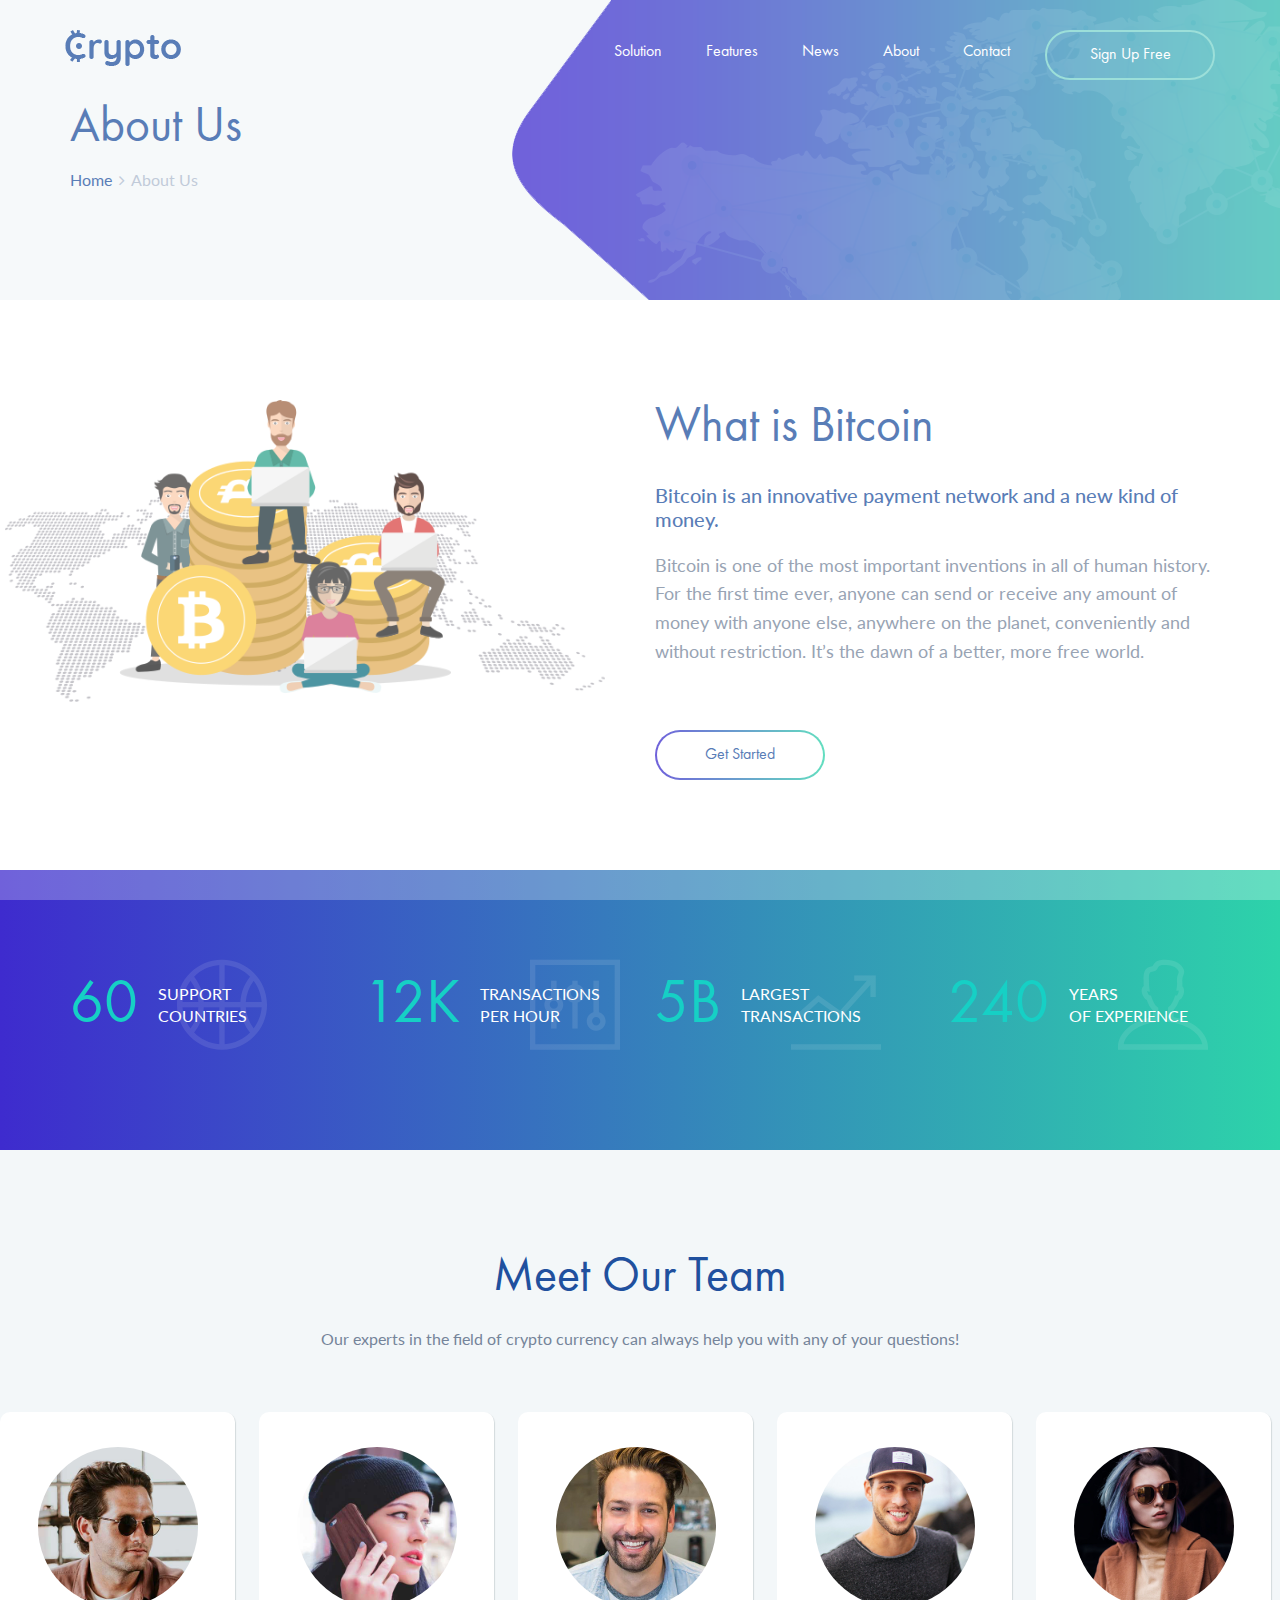
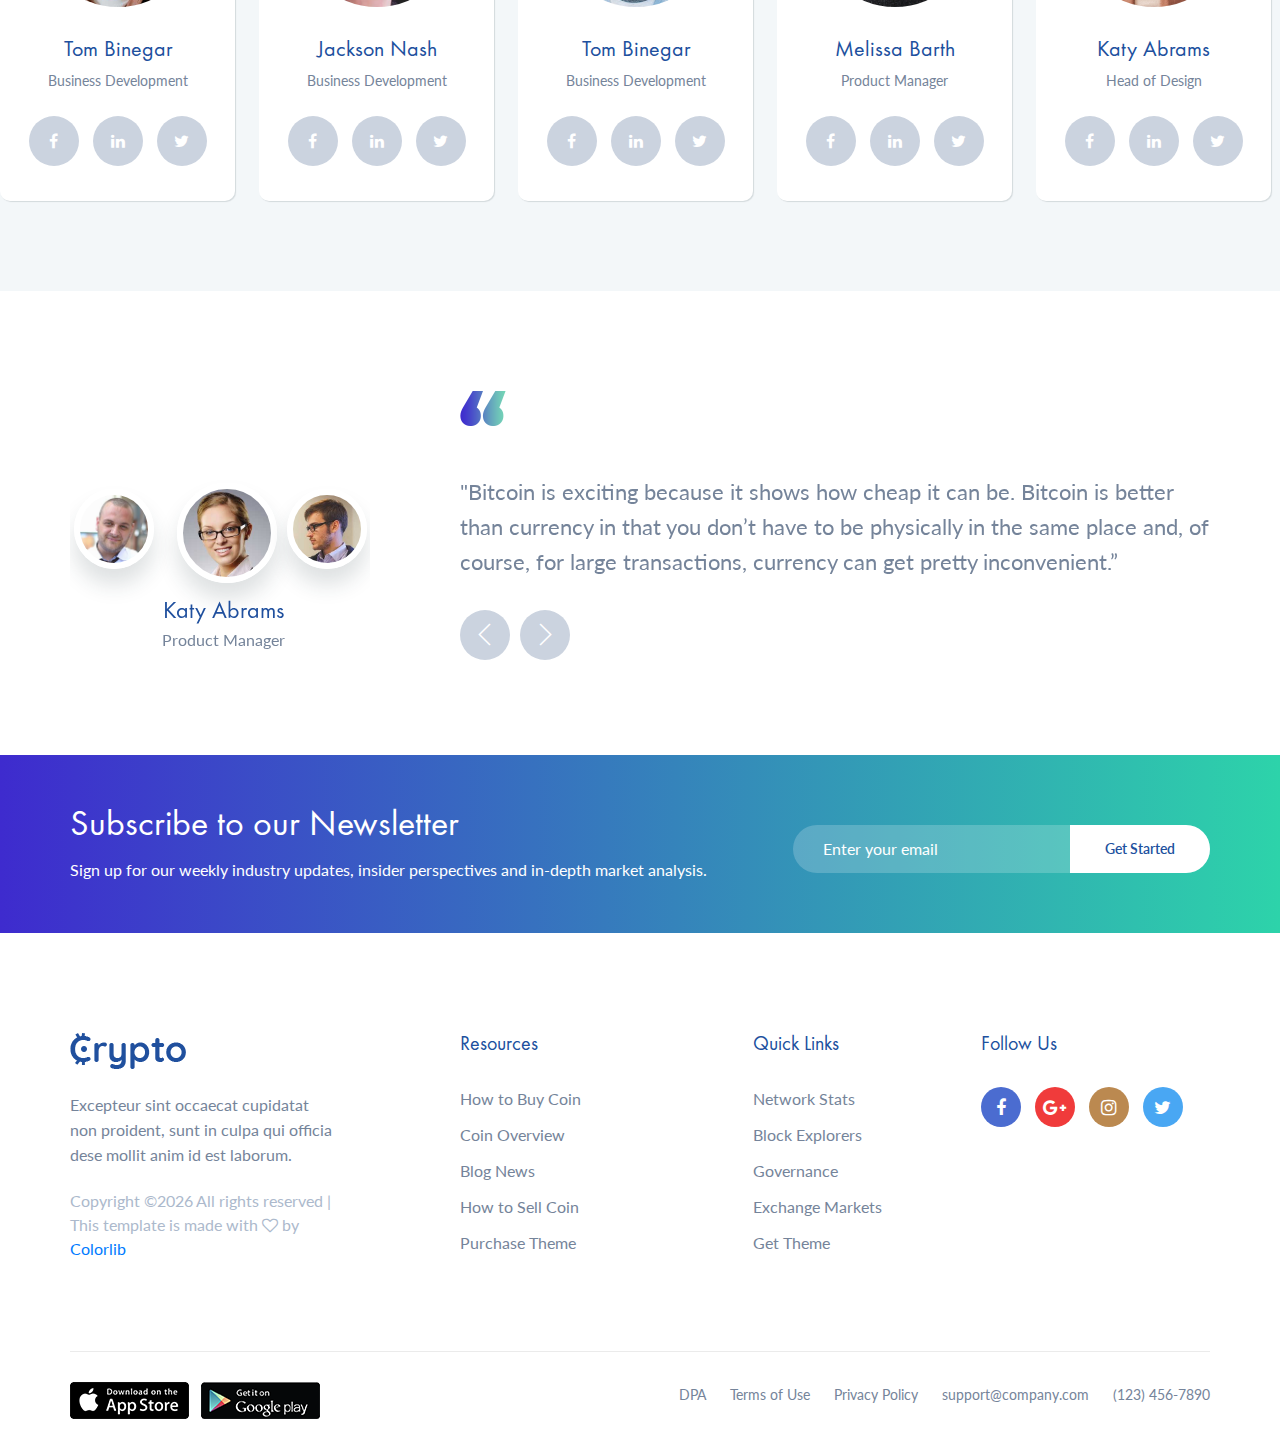
==== about.html @ 84d3439e "first commit" ====
<!DOCTYPE html>
<html lang="en">
<head>
	<title>Cryptocurrency - Landing Page Template</title>
	<meta charset="UTF-8">
	<meta name="description" content="Cryptocurrency Landing Page Template">
	<meta name="keywords" content="cryptocurrency, unica, creative, html">
	<meta name="viewport" content="width=device-width, initial-scale=1.0">
	<!-- Favicon -->
	<link href="img/favicon.ico" rel="shortcut icon"/>

	<!-- Google Fonts -->
	<link href="https://fonts.googleapis.com/css?family=Lato" rel="stylesheet">

	<!-- Stylesheets -->
	<link rel="stylesheet" href="css/bootstrap.min.css"/>
	<link rel="stylesheet" href="css/font-awesome.min.css"/>
	<link rel="stylesheet" href="css/themify-icons.css"/>
	<link rel="stylesheet" href="css/owl.carousel.css"/>
	<link rel="stylesheet" href="css/style.css"/>


	<!--[if lt IE 9]>
	  <script src="https://oss.maxcdn.com/html5shiv/3.7.2/html5shiv.min.js"></script>
	  <script src="https://oss.maxcdn.com/respond/1.4.2/respond.min.js"></script>
	<![endif]-->

</head>
<body>
	<!-- Page Preloder -->
	<div id="preloder">
		<div class="loader"></div>
	</div>

	<!-- Header section -->
	<header class="header-section clearfix">
		<div class="container-fluid">
			<a href="index.html" class="site-logo">
				<img src="img/logo.png" alt="">
			</a>
			<div class="responsive-bar"><i class="fa fa-bars"></i></div>
			<a href="" class="user"><i class="fa fa-user"></i></a>
			<a href="" class="site-btn">Sign Up Free</a>
			<nav class="main-menu">
				<ul class="menu-list">
					<li><a href="">Solution</a></li>
					<li><a href="">Features</a></li>
					<li><a href="">News</a></li>
					<li><a href="">About</a></li>
					<li><a href="">Contact</a></li>
				</ul>
			</nav>
		</div>
	</header>
	<!-- Header section end -->


	<!-- Page info section -->
	<section class="page-info-section">
		<div class="container">
			<h2>About Us</h2>
			<div class="site-beradcamb">
				<a href="">Home</a>
				<span><i class="fa fa-angle-right"></i> About Us</span>
			</div>
		</div>
	</section>
	<!-- Page info end -->


	<!-- About section -->
	<section class="about-section spad">
		<div class="container">
			<div class="row">
				<div class="col-lg-6 offset-lg-6 about-text">
					<h2>What is Bitcoin</h2>
					<h5>Bitcoin is an innovative payment network and a new kind of money.</h5>
					<p>Bitcoin is one of the most important inventions in all of human history. For the first time ever, anyone can send or receive any amount of money with anyone else, anywhere on the planet, conveniently and without restriction. It’s the dawn of a better, more free world.</p>
					<a href="" class="site-btn sb-gradients sbg-line mt-5">Get Started</a>
				</div>
			</div>
			<div class="about-img">
				<img src="img/about-img.png" alt="">
			</div>
		</div>
	</section>
	<!-- About section end -->


	<!-- Fact section -->
	<section class="fact-section gradient-bg">
		<div class="container">
			<div class="row">
				<div class="col-sm-6 col-md-6 col-lg-3">
					<div class="fact">
						<h2>60</h2>
						<p>Support <br> Countries</p>
						<i class="ti-basketball"></i>
					</div>
				</div>
				<div class="col-sm-6 col-md-6 col-lg-3">
					<div class="fact">
						<h2>12K</h2>
						<p>Transactions  <br> per hour</p>
						<i class="ti-panel"></i>
					</div>
				</div>
				<div class="col-sm-6 col-md-6 col-lg-3">
					<div class="fact">
						<h2>5B</h2>
						<p>Largest <br> Transactions</p>
						<i class="ti-stats-up"></i>
					</div>
				</div>
				<div class="col-sm-6 col-md-6 col-lg-3">
					<div class="fact">
						<h2>240</h2>
						<p>Years <br> of Experience</p>
						<i class="ti-user"></i>
					</div>
				</div>
			</div>
		</div>
	</section>
	<!-- Fact section end -->


	<!-- Team section -->
	<section class="team-section spad">
		<div class="container">
			<div class="section-title text-center">
				<h2>Meet Our Team</h2>
				<p>Our experts in the field of crypto currency can always help you with any of your questions!</p>
			</div>
		</div>
		<div class="team-members clearfix">
			<!-- Team member -->
			<div class="member">
				<div class="member-text">
					<div class="member-img set-bg" data-setbg="img/member/1.jpg"></div>
					<h2>Tom Binegar</h2>
					<span>Business Development</span>
				</div>
				<div class="member-social">
					<a href=""><i class="fa fa-facebook"></i></a>
					<a href=""><i class="fa fa-linkedin"></i></a>
					<a href=""><i class="fa fa-twitter"></i></a>
				</div>
				<div class="member-info">
					<div class="member-img mf set-bg" data-setbg="img/member/1.jpg"></div>
					<div class="member-meta">
						<h2>Tom Binegar</h2>
						<span>Marketing Director</span>
					</div>
					<p>Jackson Nash is a full-time faculty member of the Marketing and Behavioural Science Division at the Sauder School of Business at UBC. He leads the Entrepreneurship Group, in the undergraduate and graduate programs, teaching actively in both of these.</p>
				</div>
			</div>
			<!-- Team member -->
			<div class="member">
				<div class="member-text">
					<div class="member-img set-bg" data-setbg="img/member/2.jpg"></div>
					<h2>Jackson Nash</h2>
					<span>Business Development</span>
				</div>
				<div class="member-social">
					<a href=""><i class="fa fa-facebook"></i></a>
					<a href=""><i class="fa fa-linkedin"></i></a>
					<a href=""><i class="fa fa-twitter"></i></a>
				</div>
				<div class="member-info">
					<div class="member-img mf set-bg" data-setbg="img/member/2.jpg"></div>
					<div class="member-meta">
						<h2>Jackson Nash</h2>
						<span>Marketing Director</span>
					</div>
					<p>Jackson Nash is a full-time faculty member of the Marketing and Behavioural Science Division at the Sauder School of Business at UBC. He leads the Entrepreneurship Group, in the undergraduate and graduate programs, teaching actively in both of these.</p>
				</div>
			</div>
			<!-- Team member -->
			<div class="member">
				<div class="member-text">
					<div class="member-img set-bg" data-setbg="img/member/3.jpg"></div>
					<h2>Tom Binegar</h2>
					<span>Business Development</span>
				</div>
				<div class="member-social">
					<a href=""><i class="fa fa-facebook"></i></a>
					<a href=""><i class="fa fa-linkedin"></i></a>
					<a href=""><i class="fa fa-twitter"></i></a>
				</div>
				<div class="member-info">
					<div class="member-img mf set-bg" data-setbg="img/member/3.jpg"></div>
					<div class="member-meta">
						<h2>Aaron Ballance</h2>
						<span>Ceo Bitcoin</span>
					</div>
					<p>Jackson Nash is a full-time faculty member of the Marketing and Behavioural Science Division at the Sauder School of Business at UBC. He leads the Entrepreneurship Group, in the undergraduate and graduate programs, teaching actively in both of these.</p>
				</div>
			</div>
			<!-- Team member -->
			<div class="member">
				<div class="member-text">
					<div class="member-img set-bg" data-setbg="img/member/4.jpg"></div>
					<h2>Melissa Barth</h2>
					<span>Product Manager</span>
				</div>
				<div class="member-social">
					<a href=""><i class="fa fa-facebook"></i></a>
					<a href=""><i class="fa fa-linkedin"></i></a>
					<a href=""><i class="fa fa-twitter"></i></a>
				</div>
				<div class="member-info">
					<div class="member-img mf set-bg" data-setbg="img/member/4.jpg"></div>
					<div class="member-meta">
						<h2>Melissa Barth</h2>
						<span>Product Manager</span>
					</div>
					<p>Jackson Nash is a full-time faculty member of the Marketing and Behavioural Science Division at the Sauder School of Business at UBC. He leads the Entrepreneurship Group, in the undergraduate and graduate programs, teaching actively in both of these.</p>
				</div>
			</div>
			<!-- Team member -->
			<div class="member">
				<div class="member-text">
					<div class="member-img set-bg" data-setbg="img/member/5.jpg"></div>
					<h2>Katy Abrams</h2>
					<span>Head of Design</span>
				</div>
				<div class="member-social">
					<a href=""><i class="fa fa-facebook"></i></a>
					<a href=""><i class="fa fa-linkedin"></i></a>
					<a href=""><i class="fa fa-twitter"></i></a>
				</div>
				<div class="member-info">
					<div class="member-img mf set-bg" data-setbg="img/member/5.jpg"></div>
					<div class="member-meta">
						<h2>Katy Abrams</h2>
						<span>Head of Design</span>
					</div>
					<p>Jackson Nash is a full-time faculty member of the Marketing and Behavioural Science Division at the Sauder School of Business at UBC. He leads the Entrepreneurship Group, in the undergraduate and graduate programs, teaching actively in both of these.</p>
				</div>
			</div>
		</div>
	</section>
	<!-- Team section -->


	<!-- Review section -->
	<section class="review-section spad">
		<div class="container">
			<div class="row">
				<div class="col-lg-8 push-8">
					<img src="img/quote.png" alt="" class="quote mb-5">
					<div class="review-text-slider owl-carousel">
						<div class="review-text">
							<p>"Bitcoin is exciting because it shows how cheap it can be. Bitcoin is better than currency in that you don’t have to be physically in the same place and, of course, for large transactions, currency can get pretty inconvenient.”</p>
						</div>
						<div class="review-text">
							<p>"Bitcoin is exciting because it shows how cheap it can be. Bitcoin is better than currency in that you don’t have to be physically in the same place and, of course, for large transactions, currency can get pretty inconvenient.”</p>
						</div>
						<div class="review-text">
							<p>"Bitcoin is exciting because it shows how cheap it can be. Bitcoin is better than currency in that you don’t have to be physically in the same place and, of course, for large transactions, currency can get pretty inconvenient.”</p>
						</div>
					</div>
				</div>
				<div class="col-lg-4 pr-0 pull-3">
					<div class="review-meta-slider owl-carousel pt-5">
						<div class="author-meta">
							<div class="author-avatar set-bg" data-setbg="img/review/1.jpg"></div>
							<div class="author-name">
								<h4>Aaron Ballance</h4>
								<p>Ceo Bitcoin</p>
							</div>
						</div>
						<div class="author-meta">
							<div class="author-avatar set-bg" data-setbg="img/review/2.jpg"></div>
							<div class="author-name">
								<h4>Jackson Nash</h4>
								<p>Head of Design</p>
							</div>
						</div>
						<div class="author-meta">
							<div class="author-avatar set-bg" data-setbg="img/review/3.jpg"></div>
							<div class="author-name">
								<h4>Katy Abrams</h4>
								<p>Product Manager</p>
							</div>
						</div>
					</div>
				</div>
			</div>
		</div>
	</section>
	<!-- Review section end -->


	<!-- Newsletter section -->
	<section class="newsletter-section gradient-bg">
		<div class="container text-white">
			<div class="row">
				<div class="col-lg-7 newsletter-text">
					<h2>Subscribe to our Newsletter</h2>
					<p>Sign up for our weekly industry updates, insider perspectives and in-depth market analysis.</p>
				</div>
				<div class="col-lg-5 col-md-8 offset-lg-0 offset-md-2">
					<form class="newsletter-form">
						<input type="text" placeholder="Enter your email">
						<button>Get Started</button>
					</form>
				</div>
			</div>
		</div>
	</section>
	<!-- Newsletter section end -->


	<!-- Footer section -->
	<footer class="footer-section">
		<div class="container">
			<div class="row spad">
				<div class="col-md-6 col-lg-3 footer-widget">
					<img src="img/logo.png" class="mb-4" alt="">
					<p>Excepteur sint occaecat cupidatat non proident, sunt in culpa qui officia dese mollit anim id est laborum.</p>
					<span><!-- Link back to Colorlib can't be removed. Template is licensed under CC BY 3.0. -->
Copyright &copy;<script>document.write(new Date().getFullYear());</script> All rights reserved | This template is made with <i class="fa fa-heart-o" aria-hidden="true"></i> by <a href="https://colorlib.com" target="_blank">Colorlib</a>
<!-- Link back to Colorlib can't be removed. Template is licensed under CC BY 3.0. --></span>
				</div>
				<div class="col-md-6 col-lg-2 offset-lg-1 footer-widget">
					<h5 class="widget-title">Resources</h5>
					<ul>
						<li><a href="#">How to Buy Coin</a></li>
						<li><a href="#">Coin Overview</a></li>
						<li><a href="#">Blog News</a></li>
						<li><a href="#">How to Sell Coin</a></li>
						<li><a href="#">Purchase Theme</a></li>
					</ul>
				</div>
				<div class="col-md-6 col-lg-2 offset-lg-1 footer-widget">
					<h5 class="widget-title">Quick Links</h5>
					<ul>
						<li><a href="#">Network Stats</a></li>
						<li><a href="#">Block Explorers</a></li>
						<li><a href="#">Governance</a></li>
						<li><a href="#">Exchange Markets</a></li>
						<li><a href="#">Get Theme</a></li>
					</ul>
				</div>
				<div class="col-md-6 col-lg-3 footer-widget pl-lg-5 pl-3">
					<h5 class="widget-title">Follow Us</h5>
					<div class="social">
						<a href="" class="facebook"><i class="fa fa-facebook"></i></a>
						<a href="" class="google"><i class="fa fa-google-plus"></i></a>
						<a href="" class="instagram"><i class="fa fa-instagram"></i></a>
						<a href="" class="twitter"><i class="fa fa-twitter"></i></a>
					</div>
				</div>
			</div>
			<div class="footer-bottom">
				<div class="row">
					<div class="col-lg-4 store-links text-center text-lg-left pb-3 pb-lg-0">
						<a href=""><img src="img/appstore.png" alt="" class="mr-2"></a>
						<a href=""><img src="img/playstore.png" alt=""></a>
					</div>
					<div class="col-lg-8 text-center text-lg-right">
						<ul class="footer-nav">
							<li><a href="">DPA</a></li>
							<li><a href="">Terms of Use</a></li>
							<li><a href="">Privacy Policy </a></li>
							<li><a href="">support@company.com</a></li>
							<li><a href="">(123) 456-7890</a></li>
						</ul>
					</div>
				</div>
			</div>
		</div>
	</footer>


	<!--====== Javascripts & Jquery ======-->
	<script src="js/jquery-3.2.1.min.js"></script>
	<script src="js/owl.carousel.min.js"></script>
	<script src="js/main.js"></script>
</body>
</html>
---- css/themify-icons.css ----
@font-face {
	font-family: 'themify';
	src:url('../icon-fonts/themify.eot?-fvbane');
	src:url('../icon-fonts/themify.eot?#iefix-fvbane') format('embedded-opentype'),
		url('../icon-fonts/themify.woff?-fvbane') format('woff'),
		url('../icon-fonts/themify.ttf?-fvbane') format('truetype'),
		url('../icon-fonts/themify.svg?-fvbane#themify') format('svg');
	font-weight: normal;
	font-style: normal;
}

[class^="ti-"], [class*=" ti-"] {
	font-family: 'themify';
	speak: none;
	font-style: normal;
	font-weight: normal;
	font-variant: normal;
	text-transform: none;
	line-height: 1;

	/* Better Font Rendering =========== */
	-webkit-font-smoothing: antialiased;
	-moz-osx-font-smoothing: grayscale;
}

.ti-wand:before {
	content: "\e600";
}
.ti-volume:before {
	content: "\e601";
}
.ti-user:before {
	content: "\e602";
}
.ti-unlock:before {
	content: "\e603";
}
.ti-unlink:before {
	content: "\e604";
}
.ti-trash:before {
	content: "\e605";
}
.ti-thought:before {
	content: "\e606";
}
.ti-target:before {
	content: "\e607";
}
.ti-tag:before {
	content: "\e608";
}
.ti-tablet:before {
	content: "\e609";
}
.ti-star:before {
	content: "\e60a";
}
.ti-spray:before {
	content: "\e60b";
}
.ti-signal:before {
	content: "\e60c";
}
.ti-shopping-cart:before {
	content: "\e60d";
}
.ti-shopping-cart-full:before {
	content: "\e60e";
}
.ti-settings:before {
	content: "\e60f";
}
.ti-search:before {
	content: "\e610";
}
.ti-zoom-in:before {
	content: "\e611";
}
.ti-zoom-out:before {
	content: "\e612";
}
.ti-cut:before {
	content: "\e613";
}
.ti-ruler:before {
	content: "\e614";
}
.ti-ruler-pencil:before {
	content: "\e615";
}
.ti-ruler-alt:before {
	content: "\e616";
}
.ti-bookmark:before {
	content: "\e617";
}
.ti-bookmark-alt:before {
	content: "\e618";
}
.ti-reload:before {
	content: "\e619";
}
.ti-plus:before {
	content: "\e61a";
}
.ti-pin:before {
	content: "\e61b";
}
.ti-pencil:before {
	content: "\e61c";
}
.ti-pencil-alt:before {
	content: "\e61d";
}
.ti-paint-roller:before {
	content: "\e61e";
}
.ti-paint-bucket:before {
	content: "\e61f";
}
.ti-na:before {
	content: "\e620";
}
.ti-mobile:before {
	content: "\e621";
}
.ti-minus:before {
	content: "\e622";
}
.ti-medall:before {
	content: "\e623";
}
.ti-medall-alt:before {
	content: "\e624";
}
.ti-marker:before {
	content: "\e625";
}
.ti-marker-alt:before {
	content: "\e626";
}
.ti-arrow-up:before {
	content: "\e627";
}
.ti-arrow-right:before {
	content: "\e628";
}
.ti-arrow-left:before {
	content: "\e629";
}
.ti-arrow-down:before {
	content: "\e62a";
}
.ti-lock:before {
	content: "\e62b";
}
.ti-location-arrow:before {
	content: "\e62c";
}
.ti-link:before {
	content: "\e62d";
}
.ti-layout:before {
	content: "\e62e";
}
.ti-layers:before {
	content: "\e62f";
}
.ti-layers-alt:before {
	content: "\e630";
}
.ti-key:before {
	content: "\e631";
}
.ti-import:before {
	content: "\e632";
}
.ti-image:before {
	content: "\e633";
}
.ti-heart:before {
	content: "\e634";
}
.ti-heart-broken:before {
	content: "\e635";
}
.ti-hand-stop:before {
	content: "\e636";
}
.ti-hand-open:before {
	content: "\e637";
}
.ti-hand-drag:before {
	content: "\e638";
}
.ti-folder:before {
	content: "\e639";
}
.ti-flag:before {
	content: "\e63a";
}
.ti-flag-alt:before {
	content: "\e63b";
}
.ti-flag-alt-2:before {
	content: "\e63c";
}
.ti-eye:before {
	content: "\e63d";
}
.ti-export:before {
	content: "\e63e";
}
.ti-exchange-vertical:before {
	content: "\e63f";
}
.ti-desktop:before {
	content: "\e640";
}
.ti-cup:before {
	content: "\e641";
}
.ti-crown:before {
	content: "\e642";
}
.ti-comments:before {
	content: "\e643";
}
.ti-comment:before {
	content: "\e644";
}
.ti-comment-alt:before {
	content: "\e645";
}
.ti-close:before {
	content: "\e646";
}
.ti-clip:before {
	content: "\e647";
}
.ti-angle-up:before {
	content: "\e648";
}
.ti-angle-right:before {
	content: "\e649";
}
.ti-angle-left:before {
	content: "\e64a";
}
.ti-angle-down:before {
	content: "\e64b";
}
.ti-check:before {
	content: "\e64c";
}
.ti-check-box:before {
	content: "\e64d";
}
.ti-camera:before {
	content: "\e64e";
}
.ti-announcement:before {
	content: "\e64f";
}
.ti-brush:before {
	content: "\e650";
}
.ti-briefcase:before {
	content: "\e651";
}
.ti-bolt:before {
	content: "\e652";
}
.ti-bolt-alt:before {
	content: "\e653";
}
.ti-blackboard:before {
	content: "\e654";
}
.ti-bag:before {
	content: "\e655";
}
.ti-move:before {
	content: "\e656";
}
.ti-arrows-vertical:before {
	content: "\e657";
}
.ti-arrows-horizontal:before {
	content: "\e658";
}
.ti-fullscreen:before {
	content: "\e659";
}
.ti-arrow-top-right:before {
	content: "\e65a";
}
.ti-arrow-top-left:before {
	content: "\e65b";
}
.ti-arrow-circle-up:before {
	content: "\e65c";
}
.ti-arrow-circle-right:before {
	content: "\e65d";
}
.ti-arrow-circle-left:before {
	content: "\e65e";
}
.ti-arrow-circle-down:before {
	content: "\e65f";
}
.ti-angle-double-up:before {
	content: "\e660";
}
.ti-angle-double-right:before {
	content: "\e661";
}
.ti-angle-double-left:before {
	content: "\e662";
}
.ti-angle-double-down:before {
	content: "\e663";
}
.ti-zip:before {
	content: "\e664";
}
.ti-world:before {
	content: "\e665";
}
.ti-wheelchair:before {
	content: "\e666";
}
.ti-view-list:before {
	content: "\e667";
}
.ti-view-list-alt:before {
	content: "\e668";
}
.ti-view-grid:before {
	content: "\e669";
}
.ti-uppercase:before {
	content: "\e66a";
}
.ti-upload:before {
	content: "\e66b";
}
.ti-underline:before {
	content: "\e66c";
}
.ti-truck:before {
	content: "\e66d";
}
.ti-timer:before {
	content: "\e66e";
}
.ti-ticket:before {
	content: "\e66f";
}
.ti-thumb-up:before {
	content: "\e670";
}
.ti-thumb-down:before {
	content: "\e671";
}
.ti-text:before {
	content: "\e672";
}
.ti-stats-up:before {
	content: "\e673";
}
.ti-stats-down:before {
	content: "\e674";
}
.ti-split-v:before {
	content: "\e675";
}
.ti-split-h:before {
	content: "\e676";
}
.ti-smallcap:before {
	content: "\e677";
}
.ti-shine:before {
	content: "\e678";
}
.ti-shift-right:before {
	content: "\e679";
}
.ti-shift-left:before {
	content: "\e67a";
}
.ti-shield:before {
	content: "\e67b";
}
.ti-notepad:before {
	content: "\e67c";
}
.ti-server:before {
	content: "\e67d";
}
.ti-quote-right:before {
	content: "\e67e";
}
.ti-quote-left:before {
	content: "\e67f";
}
.ti-pulse:before {
	content: "\e680";
}
.ti-printer:before {
	content: "\e681";
}
.ti-power-off:before {
	content: "\e682";
}
.ti-plug:before {
	content: "\e683";
}
.ti-pie-chart:before {
	content: "\e684";
}
.ti-paragraph:before {
	content: "\e685";
}
.ti-panel:before {
	content: "\e686";
}
.ti-package:before {
	content: "\e687";
}
.ti-music:before {
	content: "\e688";
}
.ti-music-alt:before {
	content: "\e689";
}
.ti-mouse:before {
	content: "\e68a";
}
.ti-mouse-alt:before {
	content: "\e68b";
}
.ti-money:before {
	content: "\e68c";
}
.ti-microphone:before {
	content: "\e68d";
}
.ti-menu:before {
	content: "\e68e";
}
.ti-menu-alt:before {
	content: "\e68f";
}
.ti-map:before {
	content: "\e690";
}
.ti-map-alt:before {
	content: "\e691";
}
.ti-loop:before {
	content: "\e692";
}
.ti-location-pin:before {
	content: "\e693";
}
.ti-list:before {
	content: "\e694";
}
.ti-light-bulb:before {
	content: "\e695";
}
.ti-Italic:before {
	content: "\e696";
}
.ti-info:before {
	content: "\e697";
}
.ti-infinite:before {
	content: "\e698";
}
.ti-id-badge:before {
	content: "\e699";
}
.ti-hummer:before {
	content: "\e69a";
}
.ti-home:before {
	content: "\e69b";
}
.ti-help:before {
	content: "\e69c";
}
.ti-headphone:before {
	content: "\e69d";
}
.ti-harddrives:before {
	content: "\e69e";
}
.ti-harddrive:before {
	content: "\e69f";
}
.ti-gift:before {
	content: "\e6a0";
}
.ti-game:before {
	content: "\e6a1";
}
.ti-filter:before {
	content: "\e6a2";
}
.ti-files:before {
	content: "\e6a3";
}
.ti-file:before {
	content: "\e6a4";
}
.ti-eraser:before {
	content: "\e6a5";
}
.ti-envelope:before {
	content: "\e6a6";
}
.ti-download:before {
	content: "\e6a7";
}
.ti-direction:before {
	content: "\e6a8";
}
.ti-direction-alt:before {
	content: "\e6a9";
}
.ti-dashboard:before {
	content: "\e6aa";
}
.ti-control-stop:before {
	content: "\e6ab";
}
.ti-control-shuffle:before {
	content: "\e6ac";
}
.ti-control-play:before {
	content: "\e6ad";
}
.ti-control-pause:before {
	content: "\e6ae";
}
.ti-control-forward:before {
	content: "\e6af";
}
.ti-control-backward:before {
	content: "\e6b0";
}
.ti-cloud:before {
	content: "\e6b1";
}
.ti-cloud-up:before {
	content: "\e6b2";
}
.ti-cloud-down:before {
	content: "\e6b3";
}
.ti-clipboard:before {
	content: "\e6b4";
}
.ti-car:before {
	content: "\e6b5";
}
.ti-calendar:before {
	content: "\e6b6";
}
.ti-book:before {
	content: "\e6b7";
}
.ti-bell:before {
	content: "\e6b8";
}
.ti-basketball:before {
	content: "\e6b9";
}
.ti-bar-chart:before {
	content: "\e6ba";
}
.ti-bar-chart-alt:before {
	content: "\e6bb";
}
.ti-back-right:before {
	content: "\e6bc";
}
.ti-back-left:before {
	content: "\e6bd";
}
.ti-arrows-corner:before {
	content: "\e6be";
}
.ti-archive:before {
	content: "\e6bf";
}
.ti-anchor:before {
	content: "\e6c0";
}
.ti-align-right:before {
	content: "\e6c1";
}
.ti-align-left:before {
	content: "\e6c2";
}
.ti-align-justify:before {
	content: "\e6c3";
}
.ti-align-center:before {
	content: "\e6c4";
}
.ti-alert:before {
	content: "\e6c5";
}
.ti-alarm-clock:before {
	content: "\e6c6";
}
.ti-agenda:before {
	content: "\e6c7";
}
.ti-write:before {
	content: "\e6c8";
}
.ti-window:before {
	content: "\e6c9";
}
.ti-widgetized:before {
	content: "\e6ca";
}
.ti-widget:before {
	content: "\e6cb";
}
.ti-widget-alt:before {
	content: "\e6cc";
}
.ti-wallet:before {
	content: "\e6cd";
}
.ti-video-clapper:before {
	content: "\e6ce";
}
.ti-video-camera:before {
	content: "\e6cf";
}
.ti-vector:before {
	content: "\e6d0";
}
.ti-themify-logo:before {
	content: "\e6d1";
}
.ti-themify-favicon:before {
	content: "\e6d2";
}
.ti-themify-favicon-alt:before {
	content: "\e6d3";
}
.ti-support:before {
	content: "\e6d4";
}
.ti-stamp:before {
	content: "\e6d5";
}
.ti-split-v-alt:before {
	content: "\e6d6";
}
.ti-slice:before {
	content: "\e6d7";
}
.ti-shortcode:before {
	content: "\e6d8";
}
.ti-shift-right-alt:before {
	content: "\e6d9";
}
.ti-shift-left-alt:before {
	content: "\e6da";
}
.ti-ruler-alt-2:before {
	content: "\e6db";
}
.ti-receipt:before {
	content: "\e6dc";
}
.ti-pin2:before {
	content: "\e6dd";
}
.ti-pin-alt:before {
	content: "\e6de";
}
.ti-pencil-alt2:before {
	content: "\e6df";
}
.ti-palette:before {
	content: "\e6e0";
}
.ti-more:before {
	content: "\e6e1";
}
.ti-more-alt:before {
	content: "\e6e2";
}
.ti-microphone-alt:before {
	content: "\e6e3";
}
.ti-magnet:before {
	content: "\e6e4";
}
.ti-line-double:before {
	content: "\e6e5";
}
.ti-line-dotted:before {
	content: "\e6e6";
}
.ti-line-dashed:before {
	content: "\e6e7";
}
.ti-layout-width-full:before {
	content: "\e6e8";
}
.ti-layout-width-default:before {
	content: "\e6e9";
}
.ti-layout-width-default-alt:before {
	content: "\e6ea";
}
.ti-layout-tab:before {
	content: "\e6eb";
}
.ti-layout-tab-window:before {
	content: "\e6ec";
}
.ti-layout-tab-v:before {
	content: "\e6ed";
}
.ti-layout-tab-min:before {
	content: "\e6ee";
}
.ti-layout-slider:before {
	content: "\e6ef";
}
.ti-layout-slider-alt:before {
	content: "\e6f0";
}
.ti-layout-sidebar-right:before {
	content: "\e6f1";
}
.ti-layout-sidebar-none:before {
	content: "\e6f2";
}
.ti-layout-sidebar-left:before {
	content: "\e6f3";
}
.ti-layout-placeholder:before {
	content: "\e6f4";
}
.ti-layout-menu:before {
	content: "\e6f5";
}
.ti-layout-menu-v:before {
	content: "\e6f6";
}
.ti-layout-menu-separated:before {
	content: "\e6f7";
}
.ti-layout-menu-full:before {
	content: "\e6f8";
}
.ti-layout-media-right-alt:before {
	content: "\e6f9";
}
.ti-layout-media-right:before {
	content: "\e6fa";
}
.ti-layout-media-overlay:before {
	content: "\e6fb";
}
.ti-layout-media-overlay-alt:before {
	content: "\e6fc";
}
.ti-layout-media-overlay-alt-2:before {
	content: "\e6fd";
}
.ti-layout-media-left-alt:before {
	content: "\e6fe";
}
.ti-layout-media-left:before {
	content: "\e6ff";
}
.ti-layout-media-center-alt:before {
	content: "\e700";
}
.ti-layout-media-center:before {
	content: "\e701";
}
.ti-layout-list-thumb:before {
	content: "\e702";
}
.ti-layout-list-thumb-alt:before {
	content: "\e703";
}
.ti-layout-list-post:before {
	content: "\e704";
}
.ti-layout-list-large-image:before {
	content: "\e705";
}
.ti-layout-line-solid:before {
	content: "\e706";
}
.ti-layout-grid4:before {
	content: "\e707";
}
.ti-layout-grid3:before {
	content: "\e708";
}
.ti-layout-grid2:before {
	content: "\e709";
}
.ti-layout-grid2-thumb:before {
	content: "\e70a";
}
.ti-layout-cta-right:before {
	content: "\e70b";
}
.ti-layout-cta-left:before {
	content: "\e70c";
}
.ti-layout-cta-center:before {
	content: "\e70d";
}
.ti-layout-cta-btn-right:before {
	content: "\e70e";
}
.ti-layout-cta-btn-left:before {
	content: "\e70f";
}
.ti-layout-column4:before {
	content: "\e710";
}
.ti-layout-column3:before {
	content: "\e711";
}
.ti-layout-column2:before {
	content: "\e712";
}
.ti-layout-accordion-separated:before {
	content: "\e713";
}
.ti-layout-accordion-merged:before {
	content: "\e714";
}
.ti-layout-accordion-list:before {
	content: "\e715";
}
.ti-ink-pen:before {
	content: "\e716";
}
.ti-info-alt:before {
	content: "\e717";
}
.ti-help-alt:before {
	content: "\e718";
}
.ti-headphone-alt:before {
	content: "\e719";
}
.ti-hand-point-up:before {
	content: "\e71a";
}
.ti-hand-point-right:before {
	content: "\e71b";
}
.ti-hand-point-left:before {
	content: "\e71c";
}
.ti-hand-point-down:before {
	content: "\e71d";
}
.ti-gallery:before {
	content: "\e71e";
}
.ti-face-smile:before {
	content: "\e71f";
}
.ti-face-sad:before {
	content: "\e720";
}
.ti-credit-card:before {
	content: "\e721";
}
.ti-control-skip-forward:before {
	content: "\e722";
}
.ti-control-skip-backward:before {
	content: "\e723";
}
.ti-control-record:before {
	content: "\e724";
}
.ti-control-eject:before {
	content: "\e725";
}
.ti-comments-smiley:before {
	content: "\e726";
}
.ti-brush-alt:before {
	content: "\e727";
}
.ti-youtube:before {
	content: "\e728";
}
.ti-vimeo:before {
	content: "\e729";
}
.ti-twitter:before {
	content: "\e72a";
}
.ti-time:before {
	content: "\e72b";
}
.ti-tumblr:before {
	content: "\e72c";
}
.ti-skype:before {
	content: "\e72d";
}
.ti-share:before {
	content: "\e72e";
}
.ti-share-alt:before {
	content: "\e72f";
}
.ti-rocket:before {
	content: "\e730";
}
.ti-pinterest:before {
	content: "\e731";
}
.ti-new-window:before {
	content: "\e732";
}
.ti-microsoft:before {
	content: "\e733";
}
.ti-list-ol:before {
	content: "\e734";
}
.ti-linkedin:before {
	content: "\e735";
}
.ti-layout-sidebar-2:before {
	content: "\e736";
}
.ti-layout-grid4-alt:before {
	content: "\e737";
}
.ti-layout-grid3-alt:before {
	content: "\e738";
}
.ti-layout-grid2-alt:before {
	content: "\e739";
}
.ti-layout-column4-alt:before {
	content: "\e73a";
}
.ti-layout-column3-alt:before {
	content: "\e73b";
}
.ti-layout-column2-alt:before {
	content: "\e73c";
}
.ti-instagram:before {
	content: "\e73d";
}
.ti-google:before {
	content: "\e73e";
}
.ti-github:before {
	content: "\e73f";
}
.ti-flickr:before {
	content: "\e740";
}
.ti-facebook:before {
	content: "\e741";
}
.ti-dropbox:before {
	content: "\e742";
}
.ti-dribbble:before {
	content: "\e743";
}
.ti-apple:before {
	content: "\e744";
}
.ti-android:before {
	content: "\e745";
}
.ti-save:before {
	content: "\e746";
}
.ti-save-alt:before {
	content: "\e747";
}
.ti-yahoo:before {
	content: "\e748";
}
.ti-wordpress:before {
	content: "\e749";
}
.ti-vimeo-alt:before {
	content: "\e74a";
}
.ti-twitter-alt:before {
	content: "\e74b";
}
.ti-tumblr-alt:before {
	content: "\e74c";
}
.ti-trello:before {
	content: "\e74d";
}
.ti-stack-overflow:before {
	content: "\e74e";
}
.ti-soundcloud:before {
	content: "\e74f";
}
.ti-sharethis:before {
	content: "\e750";
}
.ti-sharethis-alt:before {
	content: "\e751";
}
.ti-reddit:before {
	content: "\e752";
}
.ti-pinterest-alt:before {
	content: "\e753";
}
.ti-microsoft-alt:before {
	content: "\e754";
}
.ti-linux:before {
	content: "\e755";
}
.ti-jsfiddle:before {
	content: "\e756";
}
.ti-joomla:before {
	content: "\e757";
}
.ti-html5:before {
	content: "\e758";
}
.ti-flickr-alt:before {
	content: "\e759";
}
.ti-email:before {
	content: "\e75a";
}
.ti-drupal:before {
	content: "\e75b";
}
.ti-dropbox-alt:before {
	content: "\e75c";
}
.ti-css3:before {
	content: "\e75d";
}
.ti-rss:before {
	content: "\e75e";
}
.ti-rss-alt:before {
	content: "\e75f";
}
---- css/style.css ----
/* =================================
------------------------------------
  Cryptocurrency - Landing Page
  Version: 1.0
 ------------------------------------ 
 ====================================*/



/*----------------------------------------*/
/* Template default CSS
/*----------------------------------------*/

@font-face {
	font-family: 'Futura';
	src: url("../fonts/Futura.woff");
}

html,
body {
	height: 100%;
	font-family: "Lato", sans-serif;
	-webkit-font-smoothing: antialiased;
	font-smoothing: antialiased;
}

h1,
h2,
h3,
h4,
h5,
h6 {
	color: #20509e;
	margin: 0;
	font-weight: 500;
	font-family: "Futura", sans-serif;
}

h1 {
	font-size: 70px;
}

h2 {
	font-size: 48px;
}

h3 {
	font-size: 30px;
}

h4 {
	font-size: 24px;
}

h5 {
	font-size: 20px;
}

h6 {
	font-size: 14px;
}

p {
	font-size: 15.7px;
	color: #75849a;
	line-height: 1.6;
}

img {
	max-width: 100%;
}

input:focus,
select:focus,
button:focus,
textarea:focus {
	outline: none;
}

a:hover,
a:focus {
	text-decoration: none;
	outline: none;
}

ul,
ol {
	padding: 0;
	margin: 0;
}

/*---------------------
	Helper CSS
-----------------------*/

.spad {
	padding-top: 100px;
	padding-bottom: 90px;
}

.section-title {
	margin-bottom: 60px;
}

.section-title h2 {
	margin-bottom: 20px;
}

.section-title p {
	margin-bottom: 0;
}

.set-bg {
	background-repeat: no-repeat;
	background-size: cover;
	background-position: center 0;
}

.text-white h1,
.text-white h2,
.text-white h3,
.text-white h4,
.text-white h5,
.text-white p,
.text-white span,
.text-white li,
.text-white a {
	color: #fff;
}

/*---------------------
	Commom elements
-----------------------*/

/* Buttons */

.site-btn {
	position: relative;
	display: inline-block;
	padding: 15px 30px;
	font-size: 16px;
	font-weight: 500;
	line-height: 16px;
	border-radius: 50px;
	font-family: "Futura", sans-serif;
	min-width: 170px;
	text-align: center;
	border: 2px solid #7ad4cc;
	cursor: pointer;
	color: #fff;
}

.site-btn:hover {
	color: #fff;
}

.site-btn.no-radius {
	border-radius: 2px;
}

.site-btn.sb-full-- {
	display: block;
	width: 100%;
	border-radius: 0;
}

.site-btn.sb-gradients {
	padding: 17px 32px;
	border: none;
	color: #fff;
}

.site-btn.sb-gradients.sbg-line {
	color: #20509e;
	z-index: 1;
}

.site-btn.sb-gradients.sbg-line:after {
	position: absolute;
	content: '';
	width: calc(100% - 4px);
	height: calc(100% - 4px);
	background: #fff;
	top: 2px;
	left: 2px;
	z-index: -1;
	border-radius: 50px;
}

.site-btn.sb-gradients.sbg-line:hover {
	color: #20509e;
}

.gradient-bg,
.site-btn.sb-gradients,
.member-social a:hover,
.single-blog-page .social-share a:hover,
.comment .comment-content .c-btn:hover,
.comment-form label {
	/* FF3.6-15 */
	/* Chrome10-25,Safari5.1-6 */
	background: -webkit-gradient(linear, left top, right top, from(#3e2bce), color-stop(100%, #2dd3aa), color-stop(100%, #2dd3aa), to(#2dd3aa));
	background: -o-linear-gradient(left, #3e2bce 0%, #2dd3aa 100%, #2dd3aa 100%, #2dd3aa 100%);
	background: linear-gradient(to right, #3e2bce 0%, #2dd3aa 100%, #2dd3aa 100%, #2dd3aa 100%);
	/* W3C, IE10+, FF16+, Chrome26+, Opera12+, Safari7+ */
	filter: progid:DXImageTransform.Microsoft.gradient( startColorstr='#3e2bce', endColorstr='#2dd3aa', GradientType=1);
	/* IE6-9 */
}

/* Image Popup */

.img-popup-warp .mfp-content,
.img-popup-warp.mfp-ready.mfp-removing .mfp-content {
	opacity: 0;
	-webkit-transform: scale(0.8);
	-ms-transform: scale(0.8);
	transform: scale(0.8);
	-webkit-transition: all 0.4s;
	-o-transition: all 0.4s;
	transition: all 0.4s;
}

.img-popup-warp.mfp-ready .mfp-content {
	opacity: 1;
	-webkit-transform: scale(1);
	-ms-transform: scale(1);
	transform: scale(1);
}

/* Preloder */

#preloder {
	position: fixed;
	width: 100%;
	height: 100%;
	top: 0;
	left: 0;
	z-index: 999999;
	background: #fff;
}

.loader {
	width: 40px;
	height: 40px;
	position: absolute;
	top: 50%;
	left: 50%;
	margin-top: -13px;
	margin-left: -13px;
	border-radius: 60px;
	animation: loader 0.8s linear infinite;
	-webkit-animation: loader 0.8s linear infinite;
}

@keyframes loader {
	0% {
		-webkit-transform: rotate(0deg);
		        transform: rotate(0deg);
		border: 4px solid #f44336;
		border-left-color: transparent;
	}
	50% {
		-webkit-transform: rotate(180deg);
		        transform: rotate(180deg);
		border: 4px solid #673ab7;
		border-left-color: transparent;
	}
	100% {
		-webkit-transform: rotate(360deg);
		        transform: rotate(360deg);
		border: 4px solid #f44336;
		border-left-color: transparent;
	}
}

@-webkit-keyframes loader {
	0% {
		-webkit-transform: rotate(0deg);
		border: 4px solid #f44336;
		border-left-color: transparent;
	}
	50% {
		-webkit-transform: rotate(180deg);
		border: 4px solid #673ab7;
		border-left-color: transparent;
	}
	100% {
		-webkit-transform: rotate(360deg);
		border: 4px solid #f44336;
		border-left-color: transparent;
	}
}

/*---------------------
	Header section
-----------------------*/

.header-section {
	position: absolute;
	width: 100%;
	top: 0;
	padding: 30px 50px 0;
	z-index: 99;
}

.header-section .site-btn {
	float: right;
	margin-left: 60px;
}

.header-section .responsive-bar,
.header-section .user {
	display: none;
}

.main-menu {
	float: right;
}

.menu-list {
	list-style: none;
}

.menu-list li {
	display: inline;
}

.menu-list li a {
	display: inline-block;
	font-family: "Futura", sans-serif;
	font-size: 16px;
	padding: 10px 5px;
	margin-right: 30px;
	color: #fff;
}

/*---------------------
	Hero Section
-----------------------*/

.hero-section {
	height: 900px;
	padding-top: 260px;
	display: block;
	background-image: url("../img/hero-bg.png");
	background-size: cover;
	background-color: #f3f7f9;
	background-position: right top;
	background-repeat: no-repeat;
	position: relative;
	overflow: hidden;
}

.hero-section .laptop-image {
	width: 685px;
	max-width: none;
	position: relative;
	left: 80px;
}

.hero-text {
	padding-top: 60px;
}

.hero-text h2 {
	font-size: 70px;
	margin-bottom: 35px;
}

.hero-text h2 span {
	color: #16d0c5;
}

.hero-text h4 {
	color: #75849a;
	font-size: 22px;
}

.hero-subscribe-from {
	margin-top: 50px;
	display: block;
}

.hero-subscribe-from input {
	width: 315px;
	border: 1px solid #ebebeb;
	background: #fff;
	height: 48px;
	padding: 0 25px;
	border-radius: 50px;
	font-family: "Futura", sans-serif;
	font-size: 16px;
	margin-right: 8px;
	margin-bottom: 20px;
}

/*---------------------
  About Section
-----------------------*/

.about-section .container {
	position: relative;
}

.about-text h2 {
	font-size: 48px;
	margin-bottom: 25px;
}

.about-text h5 {
	font-family: "Lato", sans-serif;
	margin-bottom: 20px;
}

.about-text p {
	font-size: 18px;
}

.about-img {
	position: absolute;
	top: 0;
	left: -120px;
	width: 662px;
}

/*---------------------
  Feature Section
-----------------------*/

.features-section .container {
	margin-bottom: -45px;
}

.feature {
	margin-bottom: 45px;
}

.feature i {
	font-size: 48px;
	float: left;
	padding-top: 10px;
}

.feature .feature-content {
	padding-left: 70px;
}

.feature .feature-content h4 {
	margin-bottom: 15px;
}

.feature .readmore {
	text-decoration: underline;
	line-height: 1.2;
}

/*---------------------
	Process Section
-----------------------*/

.process:last-child .process-step:after {
	display: none;
}

.process-step {
	position: relative;
	text-align: center;
	padding: 35px;
	margin-top: 30px;
	-webkit-box-shadow: 0 14px 43px rgba(33, 54, 61, 0.15);
	        box-shadow: 0 14px 43px rgba(33, 54, 61, 0.15);
}

.process-step .process-icon {
	height: 55px;
	margin-bottom: 30px;
	padding-top: 5px;
}

.process-step h4 {
	margin-bottom: 15px;
}

.process-step p {
	margin-bottom: 0;
}

.process-step:after {
	position: absolute;
	content: '';
	width: 275px;
	height: 56px;
	top: -40px;
	right: -40%;
	background: url("../img/process-line.png") no-repeat scroll 0 0/cover;
}

/*---------------------
	Fact Section
-----------------------*/

.fact-section {
	padding: 100px 0;
}

.fact {
	display: inline-block;
	position: relative;
}

.fact h2 {
	float: left;
	color: #16d0c5;
	font-size: 60px;
	margin-right: 20px;
}

.fact p {
	float: left;
	padding-top: 14px;
	line-height: 1.4;
	color: #fff;
	text-transform: uppercase;
}

.fact i {
	position: absolute;
	right: -20px;
	top: -10px;
	font-size: 90px;
	color: #fff;
	z-index: 0;
	opacity: 0.1;
}

/*---------------------
	Team Section
-----------------------*/

.team-section {
	background: #f3f7f9;
	overflow: hidden;
}

.team-members {
	margin: 0 -10px;
}

.member {
	background: #fff;
	width: calc(20% - 25px);
	display: inline-block;
	margin: 0 10px;
	text-align: center;
	padding: 50px 10px;
	-webkit-box-shadow: 1px 1px 1px rgba(33, 54, 61, 0.15);
	        box-shadow: 1px 1px 1px rgba(33, 54, 61, 0.15);
	border-radius: 10px;
	position: relative;
}

.member h2 {
	font-size: 22px;
	margin-bottom: 5px;
}

.member span {
	font-size: 14px;
	color: #75849a;
	display: block;
}

.member .member-text {
	-webkit-transition: all 0.4s;
	-o-transition: all 0.4s;
	transition: all 0.4s;
	opacity: 1;
}

.member:hover {
	-webkit-box-shadow: 1px 14px 43px rgba(33, 54, 61, 0.15);
	        box-shadow: 1px 14px 43px rgba(33, 54, 61, 0.15);
}

.member:hover .member-info {
	opacity: 1;
}

.member:hover .member-text {
	opacity: 0;
}

.member-img {
	width: 230px;
	height: 230px;
	display: inline-block;
	border-radius: 50%;
	margin-bottom: 25px;
}

.member-social {
	padding-top: 25px;
	background: #fff;
	position: relative;
	z-index: 2;
}

.member-social a {
	width: 50px;
	height: 50px;
	display: inline-block;
	border-radius: 50%;
	background: #cbd3df;
	color: #fff;
	padding-top: 13px;
	margin: 0 8px;
}

.member-meta {
	padding-left: 85px;
}

.member-info {
	padding: 50px 60px 10px;
	position: absolute;
	width: 100%;
	top: 0;
	left: 0;
	text-align: left;
	opacity: 0;
	-webkit-transition: all 0.4s;
	-o-transition: all 0.4s;
	transition: all 0.4s;
	height: 380px;
	overflow-y: auto;
}

.member-info p {
	display: block;
	padding-top: 25px;
	margin-bottom: 0;
}

.member-img.mf {
	width: 60px;
	height: 60px;
	opacity: 1;
	float: left;
	margin-bottom: 0;
}

/*---------------------
  Review Section
-----------------------*/

.review-meta-slider {
	position: relative;
	width: 300px;
}

.author-meta {
	padding: 50px 0 70px;
	position: relative;
	text-align: center;
}

.author-meta:last-child {
	margin-right: 0;
}

.author-avatar {
	width: 80px;
	height: 80px;
	border: 6px solid #fff;
	border-radius: 50%;
	-webkit-box-shadow: 0px 16px 21px rgba(33, 54, 61, 0.15);
	        box-shadow: 0px 16px 21px rgba(33, 54, 61, 0.15);
	display: inline-block;
}

.author-avatar h4 {
	font-size: 22px;
}

.author-avatar p {
	font-size: 14px;
}

.author-name {
	position: absolute;
	width: 280px;
	left: -50%;
	bottom: -10px;
	margin-left: -50px;
	text-align: center;
	visibility: hidden;
}

.center .author-meta {
	top: -6px;
}

.center .author-name {
	visibility: visible;
}

.center .author-avatar {
	width: 100px;
	height: 100px;
}

.review-text p {
	font-size: 22px;
}

.review-text-slider .owl-nav {
	padding-top: 15px;
}

.review-text-slider .owl-prev,
.review-text-slider .owl-next {
	width: 50px;
	height: 50px;
	display: inline-block;
	background: #cbd3df;
	color: #fff;
	font-size: 24px;
	text-align: center;
	margin-right: 10px;
	border-radius: 50%;
	padding-top: 8px;
}

.pull-3 {
	right: 66.666667%;
}

.push-8 {
	left: 33.333333%;
}

/*---------------------
	Newsletter Section
-----------------------*/

.newsletter-section {
	padding: 50px 0;
}

.newsletter-text h2 {
	font-size: 36px;
	margin-bottom: 10px;
}

.newsletter-text p {
	margin-bottom: 0;
}

.newsletter-form {
	position: relative;
	margin-top: 20px;
	padding-left: 40px;
}

.newsletter-form input {
	width: 100%;
	font-size: 16px;
	padding: 12px 30px;
	border: none;
	border-radius: 50px;
	padding-right: 160px;
	background: rgba(255, 255, 255, 0.2);
	color: #fff;
}

.newsletter-form button {
	position: absolute;
	right: 0;
	top: 0;
	height: 100%;
	border: none;
	border-radius: 0px 50px 50px 0px;
	min-width: 140px;
	background: #fff;
	color: #20509e;
	font-size: 14px;
	font-weight: 600;
	cursor: pointer;
}

.newsletter-form ::-webkit-input-placeholder {
	color: #fff;
}

.newsletter-form :-ms-input-placeholder {
	color: #fff;
}

.newsletter-form ::-ms-input-placeholder {
	color: #fff;
}

.newsletter-form ::placeholder {
	color: #fff;
}

/*---------------------
  Blog Section
-----------------------*/

.blog-section {
	background: #f3f7f9;
}

.blog-thumb {
	margin-bottom: 0;
}

.blog-text {
	background: #fff;
	padding: 30px;
	-webkit-box-shadow: 0px 23px 49px rgba(33, 54, 61, 0.1);
	        box-shadow: 0px 23px 49px rgba(33, 54, 61, 0.1);
}

.blog-text .post-date {
	font-size: 14px;
	font-family: "Futura", sans-serif;
	color: #16d0c5;
	text-transform: uppercase;
	margin-bottom: 15px;
	display: block;
	letter-spacing: 2px;
}

.blog-text .blog-title {
	font-size: 22px;
	margin-bottom: 20px;
}

.blog-text .blog-title a {
	color: #20509e;
}

.blog-text .post-meta a {
	font-size: 13px;
	color: #75849a;
	margin-right: 25px;
}

.blog-text .post-meta a:last-child {
	margin-right: 0;
}

.blog-text .post-meta a span {
	color: #cbd3df;
}

.blog-text .post-meta a i {
	color: #16d0c5;
}

.post-loadmore {
	width: 100%;
	border-radius: 0px;
}

.post-loadmore.site-btn.sb-gradients.sbg-line:after {
	border-radius: 0px;
}

/*---------------------
	Footer Section
-----------------------*/

.footer-widget span {
	color: #acb9cc;
}

.footer-widget p {
	margin-bottom: 20px;
}

.footer-widget .widget-title {
	margin-bottom: 30px;
	font-size: 20px;
}

.footer-widget ul {
	list-style: none;
}

.footer-widget ul a {
	font-size: 16px;
	color: #75849a;
	display: block;
	margin-bottom: 12px;
}

.footer-widget ul li:last-child a {
	margin-bottom: 0;
}

.social a {
	width: 40px;
	height: 40px;
	border-radius: 50%;
	color: #fff;
	display: inline-block;
	margin-right: 10px;
	text-align: center;
	padding-top: 7px;
	font-size: 18px;
}

.social a:last-child {
	margin-right: 0;
}

.social .facebook {
	background: #4b6cd0;
}

.social .google {
	background: #f03b3b;
}

.social .instagram {
	background: #bb8950;
}

.social .twitter {
	background: #49a7f3;
}

.footer-bottom {
	border-top: 1px solid #ebebeb;
	padding: 30px 0;
}

.footer-nav {
	list-style: none;
}

.footer-nav li {
	display: inline-block;
}

.footer-nav li a {
	color: #75849a;
	font-size: 14px;
	margin-left: 20px;
}

/*---------------------
	Other Pages
----------------------
======================*/

.page-info-section {
	height: 300px;
	background-image: url("../img/page-info-bg.png");
	background-size: cover;
	background-color: #f3f7f9;
	background-position: right top;
	background-repeat: no-repeat;
	position: relative;
	overflow: hidden;
	display: block;
	padding-top: 100px;
}

.page-info-section h2 {
	font-size: 48px;
}

.site-beradcamb {
	padding-top: 10px;
}

.site-beradcamb a {
	color: #20509e;
	font-size: 16px;
}

.site-beradcamb span {
	color: #acb9cc;
	font-size: 16px;
}

.site-beradcamb i {
	margin: 0 3px;
}

/*---------------------
  Blog page
-----------------------*/

.blog-page .blog-item {
	margin-bottom: 30px;
}

.blog-page .readmore {
	color: #20509e;
}

.blog-page .readmore i {
	color: #16d0c5;
}

.bi-feature .post-meta {
	margin-bottom: 30px;
}

.bi-feature .blog-text .blog-title {
	font-size: 36px;
}

.widget-area {
	padding: 30px;
	-webkit-box-shadow: 0px 23px 49px rgba(33, 54, 61, 0.15);
	        box-shadow: 0px 23px 49px rgba(33, 54, 61, 0.15);
	margin-bottom: 32px;
}

.widget-area .widget-title {
	margin-bottom: 25px;
}

.widget-area .widget {
	margin-bottom: 20px;
}

.widget-area .widget .widget-title {
	padding-bottom: 30px;
	margin-bottom: 30px;
	border-bottom: 1px solid #ebebeb;
	line-height: 24px;
}

.widget-area .widget ul {
	list-style: none;
}

.widget-area .widget ul a {
	display: inline-block;
	font-size: 16px;
	color: #20509e;
	margin-bottom: 20px;
}

.widget-area .widget ul a:hover {
	color: #16d0c5;
}

.widget-area .widget .popular-posts span {
	color: #16d0c5;
	font-size: 12px;
	display: block;
	margin-bottom: 7px;
	text-transform: uppercase;
}

.widget-area .widget .popular-posts h5 a {
	font-size: 18px;
	color: #20509e;
}

.widget-area .widget .popular-posts h5 a:hover {
	color: #20509e;
}

.widget-area .widget .twitter-widget li {
	margin-bottom: 20px;
}

.widget-area .widget .twitter-widget span {
	color: #16d0c5;
	font-size: 12px;
	display: block;
	text-transform: uppercase;
}

.widget-area .widget .twitter-widget h5 {
	font-size: 18px;
	color: #20509e;
	margin-bottom: 5px;
}

.widget-area .widget .twitter-widget a {
	font-size: 18px;
	color: #1f6ae5;
	display: block;
	margin-bottom: 5px;
}

.widget-area .widget .twitter-widget a:hover {
	color: #1f6ae5;
}

.widget-area .widget-subscribe-from {
	padding-top: 10px;
	display: block;
}

.widget-area .widget-subscribe-from input {
	margin-right: 0;
	margin-bottom: 20px;
	width: 100%;
	background: #f3f7f9;
	border: 1px solid #ebebeb;
	padding: 15px 20px;
	font-size: 14px;
}

.single-blog-page blockquote {
	font-size: 24px;
	color: #20509e;
	padding-left: 25px;
	border-left: 2px solid #16d0c5;
	line-height: normal;
	margin: 40px 0;
	display: block;
}

.single-blog-page blockquote span {
	display: block;
	font-size: 16px;
	color: #16d0c5;
	padding-top: 10px;
}

.single-blog-page .post-tags a {
	display: inline-block;
	font-size: 11px;
	text-transform: uppercase;
	padding: 6px 15px;
	margin-right: 2px;
	margin-top: 5px;
	color: #75849a;
	background: #f3f7f9;
	border: 1px solid #ebebeb;
	margin-right: 5px;
}

.single-blog-page .social-share {
	display: block;
	text-align: right;
}

.single-blog-page .social-share p {
	display: inline-block;
	font-size: 14px;
	margin-right: 10px;
	color: #595959;
}

.single-blog-page .social-share a {
	display: inline-block;
	width: 40px;
	height: 40px;
	margin-left: 8px;
	text-align: center;
	border-radius: 40px;
	background: #f3f7f9;
	color: #75849a;
	padding-top: 9px;
	font-size: 14px;
	-webkit-box-shadow: 0 0 0 1px #ebebeb;
	        box-shadow: 0 0 0 1px #ebebeb;
	-webkit-transition: all 0.4s;
	-o-transition: all 0.4s;
	transition: all 0.4s;
}

.single-blog-page .social-share a:hover {
	color: #fff;
}

.releted-posts {
	padding-top: 50px;
	margin-top: 25px;
	border-top: 1px solid #ebebeb;
}

.releted-posts .blog-item {
	padding-top: 25px;
}

.releted-posts .blog-text {
	-webkit-box-shadow: 0 0 0 1px #ebebeb;
	        box-shadow: 0 0 0 1px #ebebeb;
	padding: 28px 28px 20px;
}

.releted-posts .blog-text .blog-title {
	font-size: 22px;
}

.releted-posts .post-meta {
	margin-bottom: 0;
}

.comment-area {
	padding-top: 50px;
}

.comment-list {
	padding-top: 40px;
	margin-top: 25px;
	border-top: 1px solid #ebebeb;
	list-style: none;
}

.comment-list .replay-comment-list {
	list-style: none;
	margin-left: 14%;
}

.comment {
	margin-bottom: 40px;
}

.comment .comment-avator {
	float: left;
	width: 70px;
	height: 70px;
	border-radius: 50%;
}

.comment .comment-content {
	padding-left: 100px;
}

.comment .comment-content h5 {
	font-size: 18px;
	margin-bottom: 10px;
}

.comment .comment-content h5 span {
	font-size: 12px;
	color: #acb9cc;
	font-family: "Lato", sans-serif;
}

.comment .comment-content p {
	margin-bottom: 0;
}

.comment .comment-content .c-btn {
	font-family: "Futura", sans-serif;
	display: inline-block;
	font-size: 14px;
	border: 1px solid #ebebeb;
	background: #f3f7f9;
	color: #20509e;
	padding: 4px 25px;
	border-radius: 2px;
	margin-right: 5px;
	margin-top: 20px;
}

.comment .comment-content .c-btn:hover {
	color: #fff;
}

.comment-form .form-group {
	position: relative;
	padding: 1px;
	margin-bottom: 20px;
}

.comment-form input,
.comment-form textarea {
	width: 100%;
	padding: 11px 20px;
	border: none;
	border: 1px solid #e5e5e5;
	position: relative;
	z-index: 1;
	-webkit-transition: all 0.3s ease;
	-o-transition: all 0.3s ease;
	transition: all 0.3s ease;
}

.comment-form input:focus,
.comment-form textarea:focus {
	border-color: transparent;
}

.comment-form input:focus+label,
.comment-form textarea:focus+label {
	opacity: 1;
}

.comment-form label {
	position: absolute;
	width: 100%;
	height: 100%;
	left: 0;
	top: 0;
	display: block;
	opacity: 0;
	-webkit-transition: all 0.3s ease;
	-o-transition: all 0.3s ease;
	transition: all 0.3s ease;
}

.comment-form textarea {
	height: 115px;
	display: -ms-grid;
	display: grid;
}

/*---------------------
	Contact page
-----------------------*/

.contact-form {
	padding-right: 35px;
}

.contact-form h5 {
	font-size: 16px;
	font-family: "Lato", sans-serif;
}

.contact-form h5 span {
	color: #16d0c5;
}

.contact-form .form-group {
	position: relative;
	margin-bottom: 20px;
}

.contact-form .form-group span {
	position: absolute;
	right: 0;
	top: 10px;
	font-size: 16px;
	color: #7bc063;
	opacity: 0;
	-webkit-transition: all 0.3s;
	-o-transition: all 0.3s;
	transition: all 0.3s;
}

.contact-form .form-group span.active {
	opacity: 1;
}

.contact-form .check-form {
	padding-right: 20px;
}

.contact-form input,
.contact-form textarea {
	width: 100%;
	height: 50px;
	border: none;
	border-bottom: 1px solid #ebebeb;
	font-size: 16px;
	padding-bottom: 10px;
	color: #20509e;
}

.contact-form input:focus,
.contact-form textarea:focus {
	border-color: #20509e;
}

.contact-form textarea {
	padding-bottom: 10px;
	padding-top: 10px;
	height: 115px;
}

.contact-form .contact-type .ct-label {
	display: inline-block;
	position: relative;
	padding-left: 20px;
	margin-bottom: 12px;
	margin-right: 40px;
	cursor: pointer;
	font-size: 16px;
	color: #acb9cc;
	-webkit-user-select: none;
	-moz-user-select: none;
	-ms-user-select: none;
	user-select: none;
}

.contact-form .contact-type .ct-label input {
	position: absolute;
	opacity: 0;
	cursor: pointer;
}

.contact-form .contact-type .ct-label input:checked~.checkmark:after {
	content: '\f111';
	color: #16d0c5;
}

.contact-form .contact-type .ct-label .checkmark {
	position: absolute;
	top: 3px;
	left: 0;
	height: 25px;
	width: 25px;
}

.contact-form .contact-type .ct-label .checkmark:after {
	position: absolute;
	content: "\f10c";
	font-family: 'FontAwesome';
	font-size: 14px;
}

.contact-form .contact-type .ct-label:last-child {
	margin-right: 0;
}

.contact-form ::-webkit-input-placeholder {
	color: #acb9cc;
}

.contact-form :-ms-input-placeholder {
	color: #acb9cc;
}

.contact-form ::-ms-input-placeholder {
	color: #acb9cc;
}

.contact-form ::placeholder {
	color: #acb9cc;
}

.map {
	height: 390px;
	-webkit-box-shadow: 0px 23px 49px rgba(33, 54, 61, 0.15);
	        box-shadow: 0px 23px 49px rgba(33, 54, 61, 0.15);
}

/*------------------
	Responsive
---------------------*/

@media (min-width: 1200px) {
	.container {
		max-width: 1170px;
	}
}

@media (max-width: 1585px) {
	.hero-section .laptop-image {
		left: 0;
	}
}

@media (max-width: 1425px) {
	.header-section .site-btn {
		margin-left: 0;
	}
	.hero-section,
	.page-info-section {
		background-position: right 30% top;
	}
	.hero-section .laptop-image {
		width: auto;
		max-width: 100%;
		top: 70px;
	}
	.about-img {
		left: -50px;
		width: 600px;
	}
}

@media (min-width: 1199px) and (max-width: 1390px) {
	.member {
		padding: 35px 10px;
	}
	.member-img {
		width: 160px;
		height: 160px;
	}
	.member-info {
		padding: 50px 27px 10px;
		height: 275px;
	}
	.member-social a {
		margin: 0 5px;
	}
}

/* Medium screen : 992px. */

@media only screen and (min-width: 992px) and (max-width: 1199px) {
	.menu-list li a {
		margin-right: 15px;
	}
	.hero-section,
	.page-info-section {
		background-position: right 23% top;
	}
	.about-img {
		left: 0px;
		width: 480px;
	}
	.member {
		width: calc(33.333333% - 25px);
		margin-bottom: 30px;
	}
	.team-members {
		text-align: center;
	}
	.fact h2 {
		font-size: 45px;
		margin-right: 10px;
	}
	.fact p {
		padding-top: 7px;
	}
	.fact i {
		font-size: 67px;
	}
}

/* Tablet :768px. */

@media only screen and (min-width: 768px) and (max-width: 991px) {
	.header-section {
		padding: 30px 15px 0;
	}
	.menu-list li a {
		margin-right: 6px;
	}
	.header-section .site-btn {
		margin-left: 10px;
	}
	.hero-section {
		background-position: right 25% top;
		height: 730px;
		padding-top: 160px;
	}
	.page-info-section {
		background-position: right 33% top;
	}
	.page-info-section h2 {
		font-size: 40px;
	}
	.hero-text h2 {
		font-size: 45px;
	}
	.process-step:after {
		width: 154px;
		height: 35px;
		top: -10px;
		right: -44%;
		background-size: contain;
	}
	.about-img {
		position: relative;
		display: block;
		left: 0;
		width: auto;
		margin-top: 50px;
	}
	.member {
		width: calc(33.333333% - 25px);
		margin-bottom: 30px;
		padding: 35px 10px;
	}
	.member-img {
		width: 160px;
		height: 160px;
	}
	.member-info {
		padding: 50px 27px 10px;
		height: 275px;
	}
	.member-social a {
		margin: 0 5px;
	}
	.team-members {
		text-align: center;
	}
	.fact {
		margin-bottom: 30px;
	}
	.pull-3 {
		right: 0;
	}
	.push-8 {
		left: 0;
	}
	.review-section {
		text-align: center;
	}
	.review-text {
		padding: 0 60px;
	}
	.review-text-slider .owl-nav {
		padding-top: 0;
		position: absolute;
		top: 50%;
		margin-top: -45px;
		left: 0;
		width: 100%;
	}
	.review-text-slider .owl-prev {
		float: left;
	}
	.review-text-slider .owl-next {
		float: right;
	}
	.review-meta-slider {
		margin: auto;
	}
	.author-meta {
		padding-top: 0;
	}
	.newsletter-form {
		padding-left: 0;
	}
	.footer-widget {
		margin-bottom: 30px;
	}
	.newsletter-section {
		text-align: center;
	}
}

/* Large Mobile :480px. */

@media only screen and (max-width: 767px) {
	.header-section {
		padding: 30px 0;
		background: #fff;
	}
	.header-section .responsive-bar {
		float: right;
		font-size: 25px;
		display: block;
		cursor: pointer;
	}
	.header-section .user {
		float: right;
		font-size: 25px;
		color: #333;
		margin-right: 20px;
		display: block;
	}
	.main-menu {
		float: none;
		position: absolute;
		width: 100%;
		left: 0;
		top: 100%;
		background: #fff;
		padding: 0 15px;
		display: none;
		-webkit-box-shadow: 0 14px 43px rgba(33, 54, 61, 0.15);
		        box-shadow: 0 14px 43px rgba(33, 54, 61, 0.15);
	}
	.menu-list {
		list-style: none;
	}
	.menu-list li {
		display: block;
		border-top: 1px solid #e1e1e1;
	}
	.menu-list li a {
		display: block;
		padding: 10px 5px;
		margin-right: 0;
		color: #20509e;
	}
	.hero-text h2 {
		font-size: 40px;
	}
	.hero-section {
		height: auto;
		padding-bottom: 100px;
		padding-top: 160px;
		background-position: right 50% top;
	}
	.page-info-section {
		background-position: right 56% top;
		margin-top: 97px;
	}
	.page-info-section h2 {
		font-size: 40px;
	}
	.about-img {
		position: relative;
		display: block;
		left: 0;
		width: auto;
		margin-top: 50px;
	}
	.team-members {
		margin: 0;
		padding: 0 15px;
	}
	.member {
		width: 100%;
		margin-bottom: 30px;
		margin-left: 0;
	}
	.fact {
		margin-bottom: 30px;
	}
	.process-step:after {
		display: none;
	}
	.pull-3 {
		right: 0;
	}
	.push-8 {
		left: 0;
	}
	.review-section {
		text-align: center;
	}
	.review-text {
		padding: 0 60px;
	}
	.review-text-slider .owl-nav {
		padding-top: 0;
		position: absolute;
		top: 50%;
		margin-top: -45px;
		left: 0;
		width: 100%;
	}
	.review-text-slider .owl-prev {
		float: left;
	}
	.review-text-slider .owl-next {
		float: right;
	}
	.review-meta-slider {
		margin: auto;
	}
	.author-meta {
		padding-top: 0;
	}
	.header-section .site-btn {
		display: none;
	}
	.newsletter-form {
		padding-left: 0;
	}
	.newsletter-section {
		text-align: center;
	}
	.review-text p {
		font-size: 20px;
	}
	.blog-item {
		margin-bottom: 30px;
	}
	.footer-widget {
		margin-bottom: 30px;
	}
	.single-blog-page .social-share {
		text-align: left;
		margin-top: 20px;
	}
}

/* small Mobile :320px. */

@media only screen and (max-width: 479px) {
	.review-text {
		padding: 0 45px;
	}
	.review-text p {
		font-size: 18px;
	}
	.newsletter-form input {
		padding-right: 30px;
	}
	.newsletter-form button {
		position: relative;
		padding: 14px;
		border-radius: 50px;
		margin-top: 23px;
	}
	.review-text-slider .owl-prev,
	.review-text-slider .owl-next {
		width: 40px;
		height: 40px;
		font-size: 18px;
	}
	.review-meta-slider {
		width: auto;
	}
	.member-img {
		width: 180px;
		height: 180px;
	}
	.member-info {
		padding: 50px 20px 10px;
		height: 320px;
	}
	.blog-text {
		padding: 15px;
	}
	.comment .comment-avator {
		float: none;
		margin-bottom: 20px;
	}
	.comment .comment-content {
		padding-left: 0;
	}
}
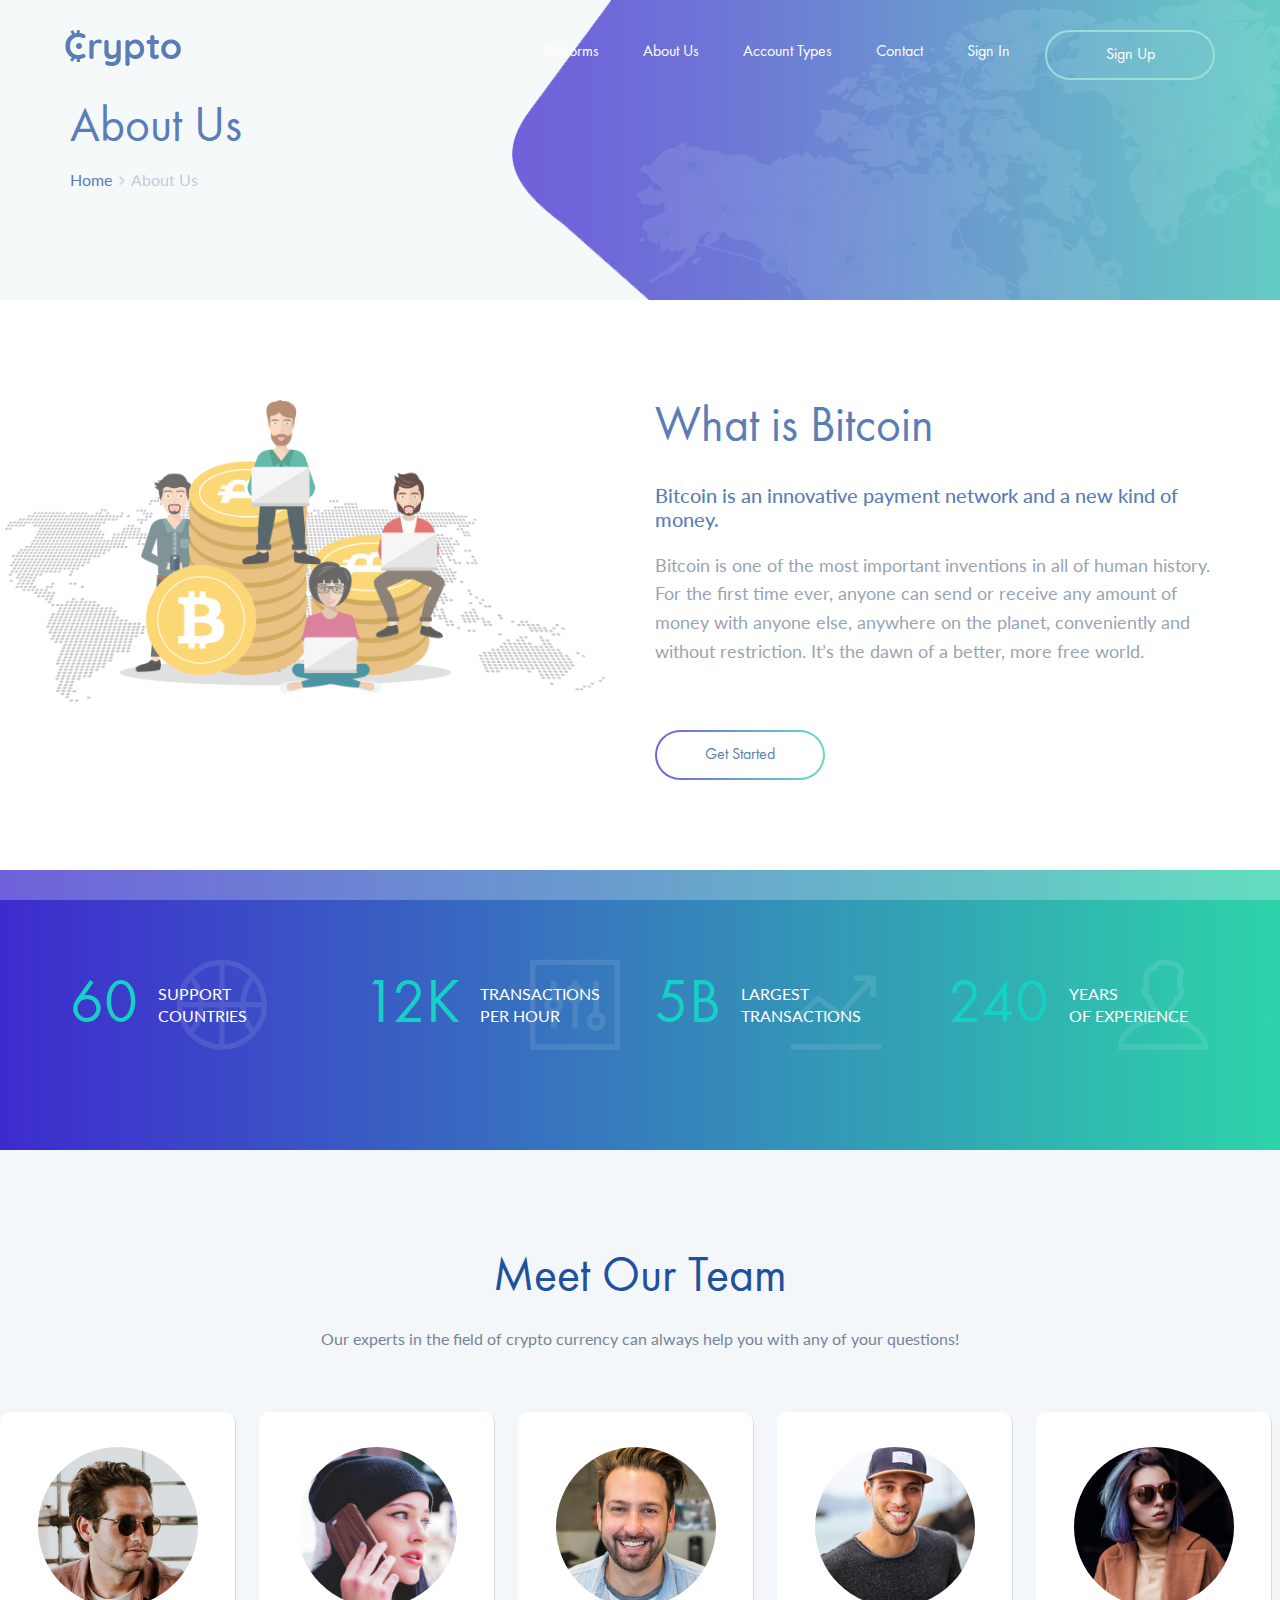
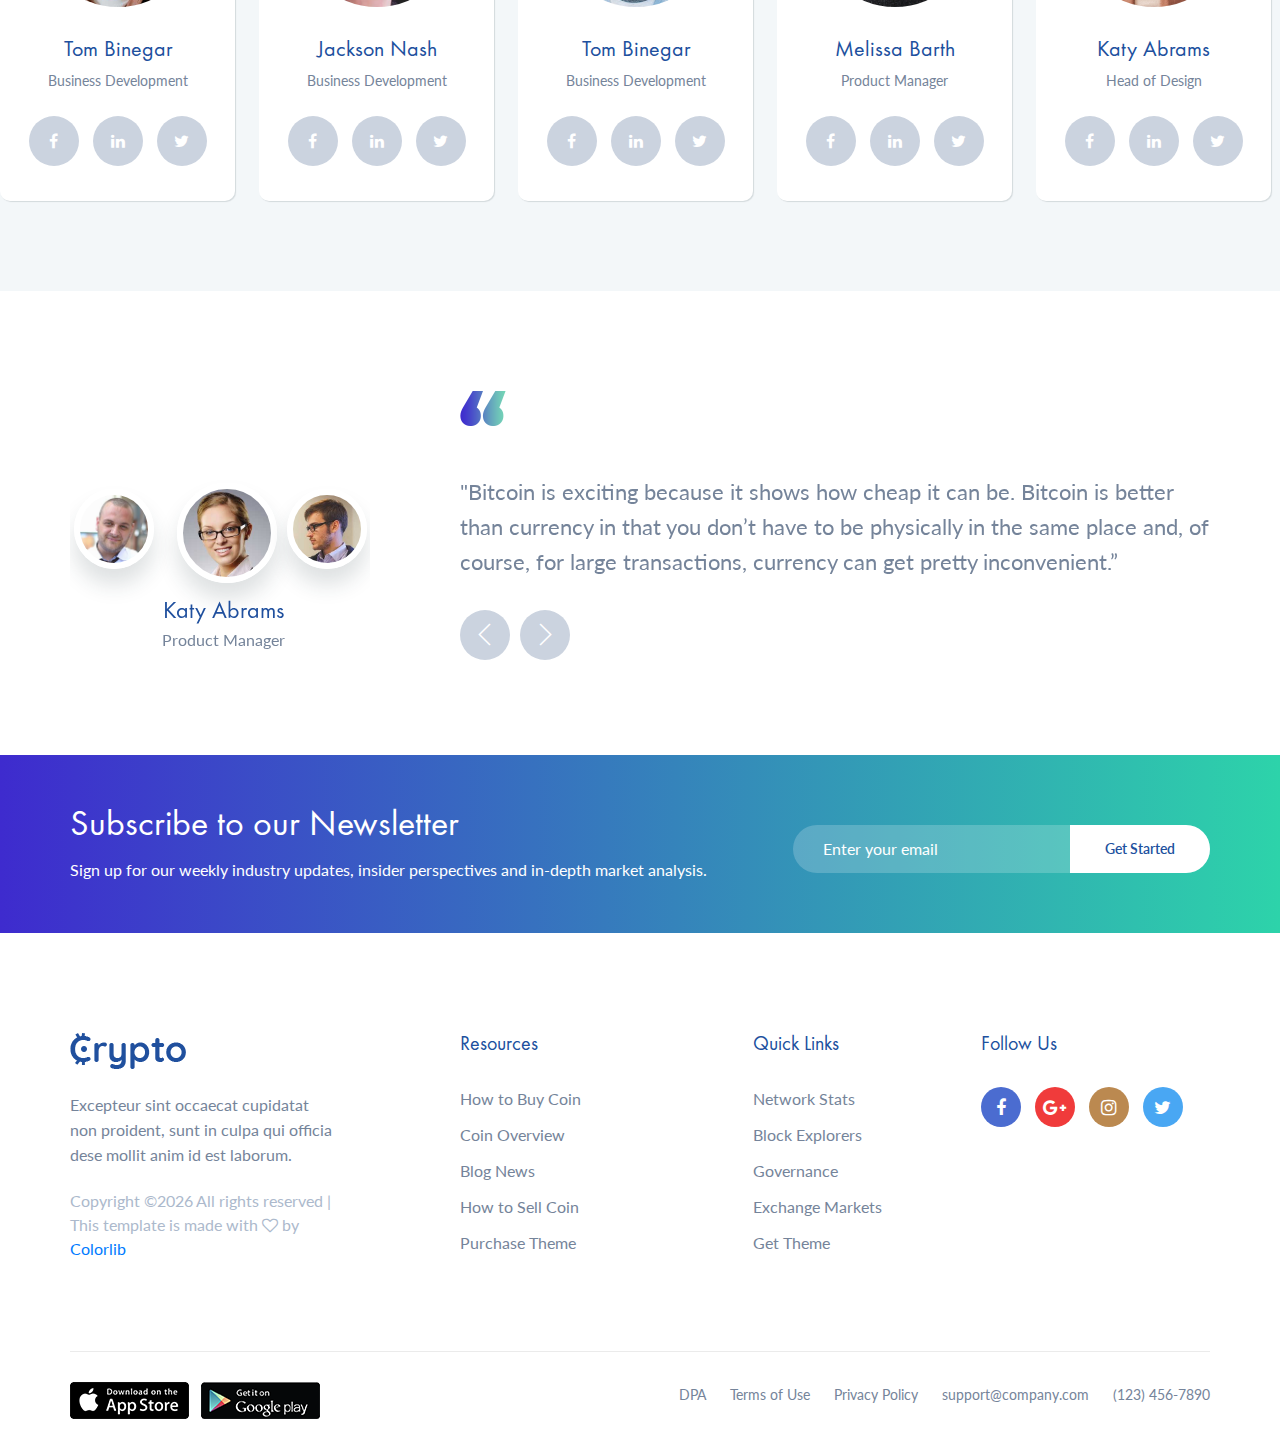
==== commit 7deb497b: "navbar update" ====
--- a/about.html
+++ b/about.html
@@ -40,14 +40,14 @@
 			</a>
 			<div class="responsive-bar"><i class="fa fa-bars"></i></div>
 			<a href="" class="user"><i class="fa fa-user"></i></a>
-			<a href="" class="site-btn">Sign Up Free</a>
+			<a href="" class="site-btn">Sign Up </a>
 			<nav class="main-menu">
 				<ul class="menu-list">
-					<li><a href="">Solution</a></li>
-					<li><a href="">Features</a></li>
-					<li><a href="">News</a></li>
-					<li><a href="">About</a></li>
-					<li><a href="">Contact</a></li>
+					<li><a href="index.html">Platforms</a></li>
+						<li><a href="about.html">About Us</a></li>
+						<li><a href="account.html">Account Types</a></li>
+						<li><a href="contact.html">Contact</a></li>
+						<li><a href="singnIn.html">Sign In</a></li>
 				</ul>
 			</nav>
 		</div>
